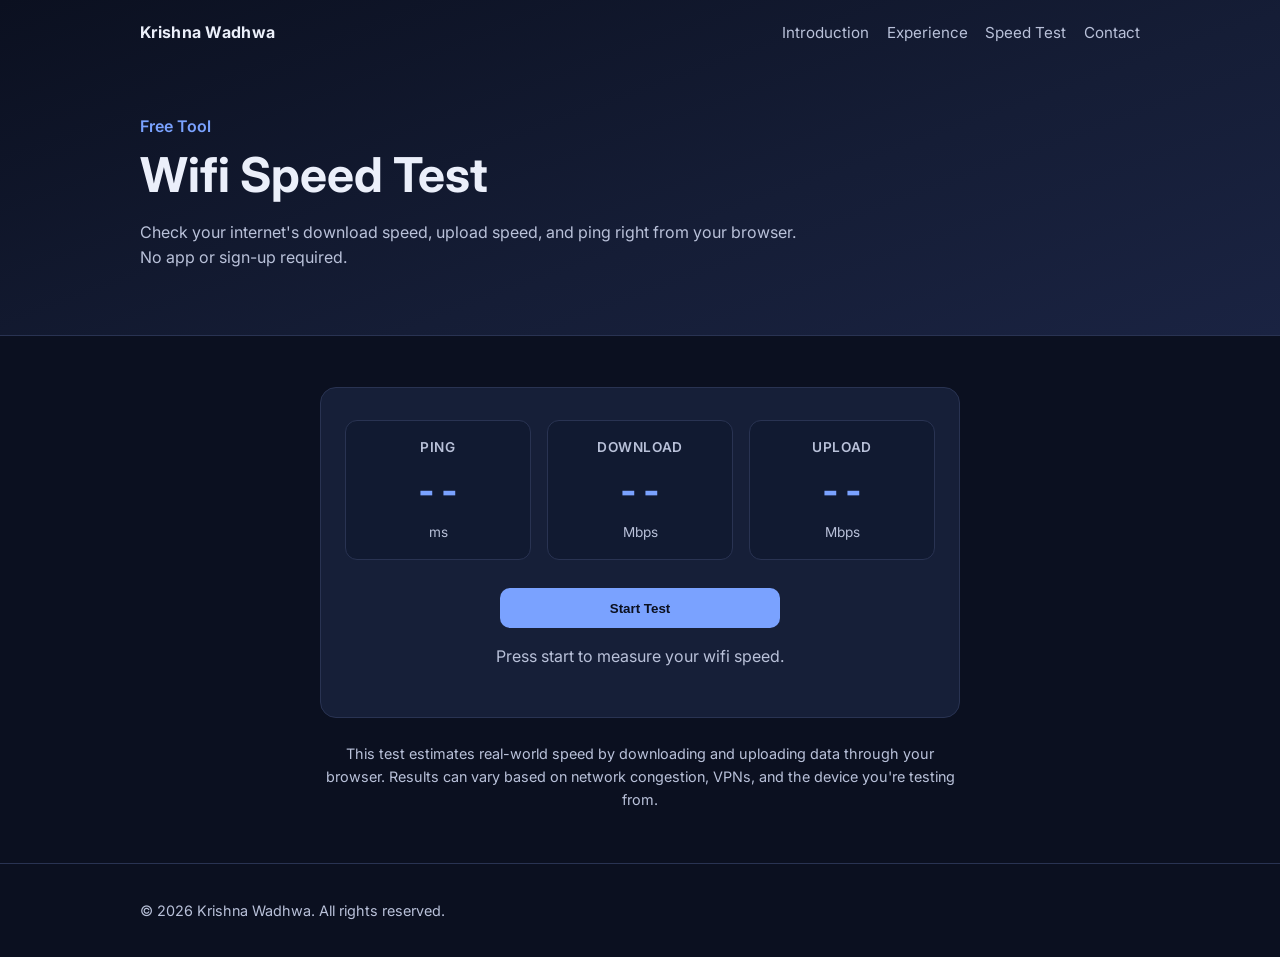
==== speed-test.html @ 8a8784fd "Add wifi download/upload speed check page Adds a standalone speed-test.html page with browser-based " ====
<!doctype html>
<html lang="en">
  <head>
    <meta charset="UTF-8" />
    <meta name="viewport" content="width=device-width, initial-scale=1.0" />
    <title>Wifi Speed Test | Krishna Wadhwa</title>
    <meta
      name="description"
      content="Free browser-based wifi speed test. Check your internet download speed, upload speed, and ping instantly."
    />
    <link rel="preconnect" href="https://fonts.googleapis.com" />
    <link rel="preconnect" href="https://fonts.gstatic.com" crossorigin />
    <link
      href="https://fonts.googleapis.com/css2?family=Inter:wght@400;500;600;700;800&display=swap"
      rel="stylesheet"
    />
    <link rel="stylesheet" href="styles.css" />
    <link rel="stylesheet" href="speed-test.css" />
  </head>
  <body>
    <header class="hero" id="top">
      <nav class="container nav">
        <a class="logo" href="index.html">Krishna Wadhwa</a>
        <div class="nav-links">
          <a href="index.html#about">Introduction</a>
          <a href="index.html#experience">Experience</a>
          <a href="speed-test.html">Speed Test</a>
          <a href="index.html#contact">Contact</a>
        </div>
      </nav>

      <div class="container hero-content">
        <p class="eyebrow">Free Tool</p>
        <h1>Wifi Speed Test</h1>
        <p class="hero-text">
          Check your internet's download speed, upload speed, and ping right
          from your browser. No app or sign-up required.
        </p>
      </div>
    </header>

    <main>
      <section class="section container" id="speed-test">
        <div class="speed-card">
          <div class="speed-metrics">
            <div class="metric">
              <span class="metric-label">Ping</span>
              <span class="metric-value" id="metric-ping">--</span>
              <span class="metric-unit">ms</span>
            </div>
            <div class="metric">
              <span class="metric-label">Download</span>
              <span class="metric-value" id="metric-download">--</span>
              <span class="metric-unit">Mbps</span>
            </div>
            <div class="metric">
              <span class="metric-label">Upload</span>
              <span class="metric-value" id="metric-upload">--</span>
              <span class="metric-unit">Mbps</span>
            </div>
          </div>

          <button class="btn btn-primary speed-start" id="speed-start" type="button">
            Start Test
          </button>

          <p class="speed-status" id="speed-status" aria-live="polite">
            Press start to measure your wifi speed.
          </p>
        </div>

        <p class="speed-note">
          This test estimates real-world speed by downloading and uploading
          data through your browser. Results can vary based on network
          congestion, VPNs, and the device you're testing from.
        </p>
      </section>
    </main>

    <footer class="footer">
      <div class="container">
        <p>&copy; <span id="year"></span> Krishna Wadhwa. All rights reserved.</p>
      </div>
    </footer>

    <script src="speed-test.js"></script>
  </body>
</html>
---- styles.css ----
:root {
  --bg: #0b1020;
  --bg-alt: #131a2e;
  --text: #ebeffa;
  --muted: #b9c1d9;
  --primary: #7aa2ff;
  --primary-strong: #5f8dff;
  --card: #161f38;
  --border: #293352;
  --success: #59d29d;
}

* {
  box-sizing: border-box;
}

html {
  scroll-behavior: smooth;
}

body {
  margin: 0;
  font-family: "Inter", system-ui, -apple-system, Segoe UI, Roboto, sans-serif;
  background: var(--bg);
  color: var(--text);
  line-height: 1.6;
}

a {
  color: var(--primary);
  text-decoration: none;
}

a:hover {
  color: var(--primary-strong);
}

.container {
  width: min(1000px, 92%);
  margin: 0 auto;
}

.hero {
  background: linear-gradient(160deg, #0b1020, #151d36 60%, #1a2342);
  border-bottom: 1px solid var(--border);
}

.nav {
  display: flex;
  align-items: center;
  justify-content: space-between;
  padding: 1.25rem 0;
}

.logo {
  color: var(--text);
  font-weight: 700;
  letter-spacing: 0.3px;
}

.nav-links {
  display: flex;
  gap: 1.1rem;
  flex-wrap: wrap;
}

.nav-links a {
  color: var(--muted);
  font-size: 0.95rem;
}

.hero-content {
  padding: 3rem 0 4rem;
}

.eyebrow {
  margin: 0;
  color: var(--primary);
  font-weight: 600;
}

h1 {
  margin: 0.5rem 0 0;
  font-size: clamp(2rem, 3.8vw, 3rem);
  line-height: 1.18;
}

.hero-text {
  color: var(--muted);
  max-width: 670px;
  margin: 1rem 0 0;
}

.hero-actions {
  display: flex;
  gap: 0.85rem;
  margin-top: 1.6rem;
  flex-wrap: wrap;
}

.btn {
  border-radius: 10px;
  padding: 0.7rem 1rem;
  display: inline-flex;
  align-items: center;
  justify-content: center;
  font-weight: 600;
  border: 1px solid transparent;
  cursor: pointer;
}

.btn-primary {
  background: var(--primary);
  color: #0b1020;
}

.btn-primary:hover {
  background: var(--primary-strong);
  color: #060911;
}

.btn-secondary {
  border-color: var(--border);
  color: var(--text);
  background: transparent;
}

.section {
  padding: 3.2rem 0;
}

.section-alt {
  background: var(--bg-alt);
  border-top: 1px solid var(--border);
  border-bottom: 1px solid var(--border);
}

h2 {
  margin: 0;
  font-size: 1.6rem;
}

.sub-heading {
  margin-top: 2rem;
}

p {
  margin-top: 0.9rem;
}

.quick-facts {
  list-style: none;
  padding: 0;
  margin: 1rem 0 0;
  color: var(--muted);
  display: grid;
  gap: 0.45rem;
}

.card {
  background: var(--card);
  border: 1px solid var(--border);
  border-radius: 14px;
  padding: 1.1rem 1rem;
  margin-top: 1rem;
}

.card-top {
  display: flex;
  justify-content: space-between;
  gap: 0.5rem;
  flex-wrap: wrap;
}

.card h3 {
  margin: 0;
  font-size: 1.05rem;
}

.card span {
  color: var(--muted);
  font-size: 0.9rem;
}

.card ul {
  margin: 0.7rem 0 0;
  padding-left: 1.1rem;
  color: var(--muted);
}

.project-grid {
  display: grid;
  grid-template-columns: repeat(3, minmax(0, 1fr));
  gap: 1rem;
  margin-top: 1rem;
}

.chips {
  margin: 1rem 0 0;
  padding: 0;
  list-style: none;
  display: flex;
  flex-wrap: wrap;
  gap: 0.55rem;
}

.chips li {
  border: 1px solid var(--border);
  background: #111a31;
  border-radius: 999px;
  padding: 0.35rem 0.75rem;
  font-size: 0.9rem;
}

.contact-links {
  display: flex;
  flex-wrap: wrap;
  gap: 1rem;
  margin: 1rem 0 1.2rem;
}

.contact-links a {
  overflow-wrap: anywhere;
}

.contact-form {
  max-width: 650px;
  display: grid;
  gap: 0.6rem;
}

label {
  font-weight: 500;
}

input,
textarea {
  width: 100%;
  border: 1px solid var(--border);
  background: #0f162c;
  color: var(--text);
  border-radius: 10px;
  padding: 0.7rem 0.75rem;
}

input:focus,
textarea:focus {
  outline: 2px solid var(--primary);
  outline-offset: 1px;
}

.form-note {
  margin: 0.25rem 0 0;
  color: var(--success);
  min-height: 1.5rem;
}

.footer {
  border-top: 1px solid var(--border);
  padding: 1.3rem 0;
  color: var(--muted);
  font-size: 0.9rem;
}

.chat-toggle {
  position: fixed;
  right: 1rem;
  bottom: 1rem;
  z-index: 1000;
  border: 0;
  background: var(--primary);
  color: #0b1020;
  font-weight: 700;
  border-radius: 999px;
  padding: 0.72rem 1rem;
  cursor: pointer;
  box-shadow: 0 10px 30px rgba(0, 0, 0, 0.35);
}

.chat-widget {
  position: fixed;
  right: 1rem;
  bottom: 4.3rem;
  z-index: 1001;
  width: min(360px, calc(100vw - 2rem));
  background: #0f162c;
  border: 1px solid var(--border);
  border-radius: 14px;
  display: grid;
  grid-template-rows: auto 1fr auto;
  overflow: hidden;
  box-shadow: 0 20px 45px rgba(0, 0, 0, 0.45);
}

.chat-widget[hidden] {
  display: none !important;
}

.chat-header {
  display: flex;
  align-items: center;
  justify-content: space-between;
  padding: 0.75rem 0.9rem;
  border-bottom: 1px solid var(--border);
}

.chat-header h3 {
  margin: 0;
  font-size: 0.95rem;
}

.chat-header-actions {
  display: flex;
  gap: 0.45rem;
}

.chat-minimize,
.chat-close {
  border: 1px solid var(--border);
  background: transparent;
  color: var(--muted);
  border-radius: 8px;
  cursor: pointer;
  padding: 0.2rem 0.45rem;
}

.chat-widget.collapsed .chat-messages,
.chat-widget.collapsed .chat-input-row {
  display: none;
}

.chat-widget.collapsed {
  grid-template-rows: auto;
}

.chat-messages {
  max-height: 320px;
  overflow-y: auto;
  padding: 0.85rem;
  display: grid;
  gap: 0.55rem;
}

.chat-message {
  font-size: 0.9rem;
  line-height: 1.45;
  max-width: 90%;
  padding: 0.55rem 0.65rem;
  border-radius: 10px;
}

.chat-message.user {
  justify-self: end;
  background: var(--primary);
  color: #081027;
}

.chat-message.bot {
  background: #192544;
  color: var(--text);
}

.chat-input-row {
  border-top: 1px solid var(--border);
  padding: 0.65rem;
  display: grid;
  grid-template-columns: 1fr auto;
  gap: 0.55rem;
}

.chat-input-row input {
  margin: 0;
}

.chat-input-row .btn {
  width: auto;
}

@media (max-width: 860px) {
  .section {
    padding: 2.6rem 0;
  }

  h2 {
    font-size: 1.4rem;
  }

  .card {
    padding: 1rem 0.9rem;
  }

  .card ul {
    padding-left: 1rem;
  }

  .project-grid {
    grid-template-columns: 1fr;
  }
}

@media (max-width: 620px) {
  .container {
    width: min(1000px, 94%);
  }

  .nav {
    flex-direction: column;
    align-items: flex-start;
    gap: 0.75rem;
  }

  .nav-links {
    width: 100%;
    overflow-x: auto;
    flex-wrap: nowrap;
    padding-bottom: 0.25rem;
    scrollbar-width: thin;
  }

  .nav-links a {
    white-space: nowrap;
    background: #111a31;
    border: 1px solid var(--border);
    border-radius: 999px;
    padding: 0.25rem 0.65rem;
    font-size: 0.88rem;
  }

  .hero-content {
    padding: 2rem 0 2.5rem;
  }

  h1 {
    font-size: 1.6rem;
  }

  .hero-text {
    font-size: 0.95rem;
  }

  .hero-actions {
    width: 100%;
  }

  .btn {
    width: 100%;
  }

  .chips li {
    font-size: 0.82rem;
    padding: 0.3rem 0.6rem;
  }

  .contact-links {
    display: grid;
    gap: 0.6rem;
  }

  .chat-widget {
    right: 0.6rem;
    left: 0.6rem;
    bottom: 4rem;
    width: auto;
  }

  .chat-toggle {
    right: 0.6rem;
    bottom: 0.6rem;
  }
}
---- speed-test.css ----
.speed-card {
  background: var(--card);
  border: 1px solid var(--border);
  border-radius: 16px;
  padding: 2rem 1.5rem;
  text-align: center;
  max-width: 640px;
  margin: 0 auto;
}

.speed-metrics {
  display: grid;
  grid-template-columns: repeat(3, minmax(0, 1fr));
  gap: 1rem;
  margin-bottom: 1.75rem;
}

.metric {
  display: flex;
  flex-direction: column;
  align-items: center;
  gap: 0.2rem;
  padding: 1rem 0.5rem;
  background: #111a31;
  border: 1px solid var(--border);
  border-radius: 12px;
}

.metric-label {
  color: var(--muted);
  font-size: 0.85rem;
  font-weight: 600;
  text-transform: uppercase;
  letter-spacing: 0.04em;
}

.metric-value {
  font-size: clamp(1.6rem, 5vw, 2.2rem);
  font-weight: 800;
  color: var(--primary);
  font-variant-numeric: tabular-nums;
}

.metric-value.active {
  color: var(--success);
}

.metric-unit {
  color: var(--muted);
  font-size: 0.85rem;
}

.speed-start {
  width: min(280px, 100%);
}

.speed-start:disabled {
  opacity: 0.6;
  cursor: not-allowed;
}

.speed-status {
  margin-top: 1rem;
  color: var(--muted);
  min-height: 1.4rem;
}

.speed-note {
  max-width: 640px;
  margin: 1.5rem auto 0;
  color: var(--muted);
  font-size: 0.9rem;
  text-align: center;
}

@media (max-width: 620px) {
  .speed-metrics {
    grid-template-columns: 1fr;
  }
}
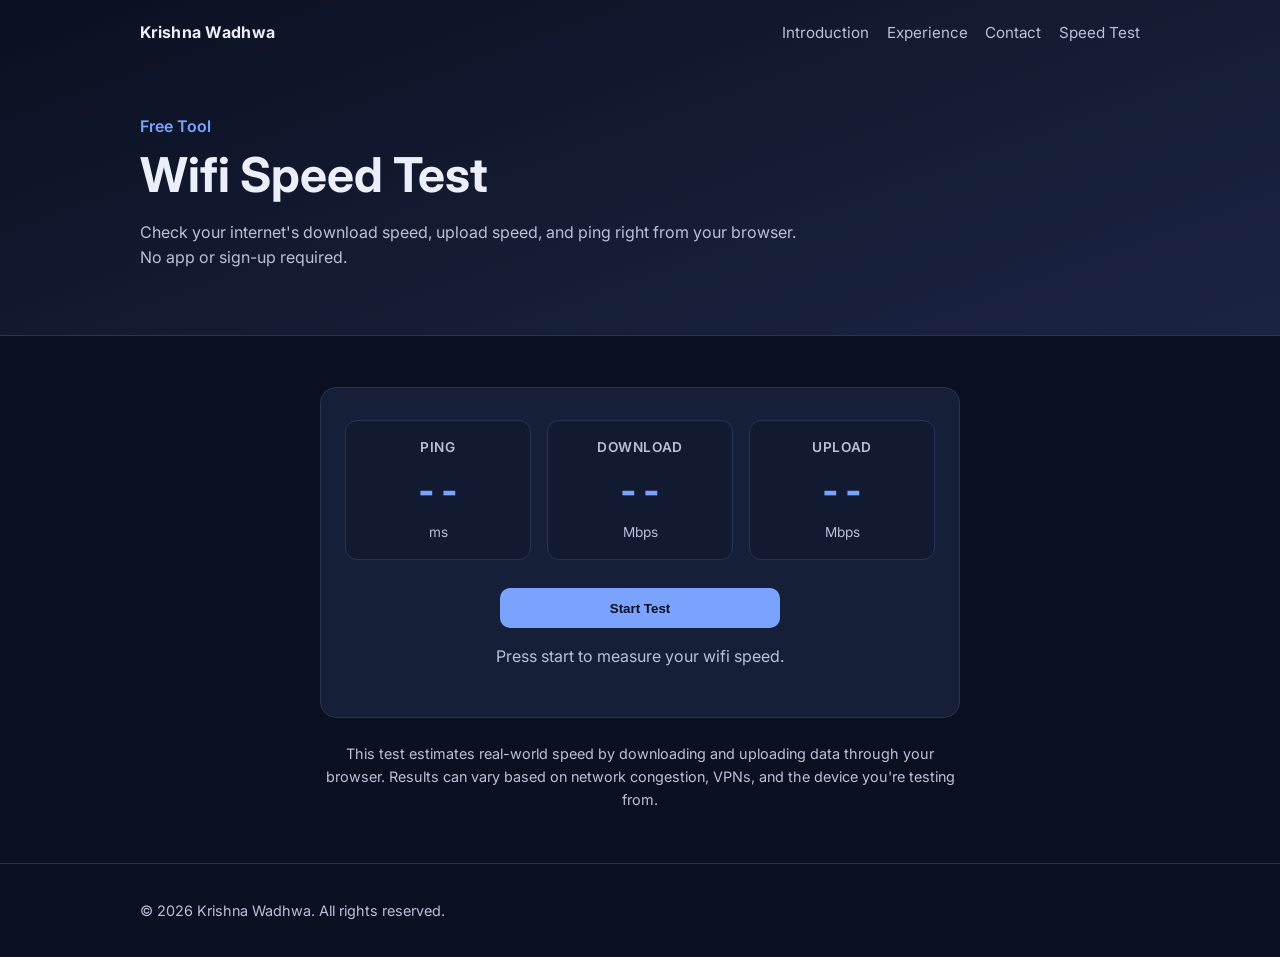
==== commit 50722d09: "Reorder nav and make years of experience dynamic Moves Speed Test after Contact in both pages' nav b" ====
--- a/speed-test.html
+++ b/speed-test.html
@@ -24,8 +24,8 @@
         <div class="nav-links">
           <a href="index.html#about">Introduction</a>
           <a href="index.html#experience">Experience</a>
+          <a href="index.html#contact">Contact</a>
           <a href="speed-test.html">Speed Test</a>
-          <a href="index.html#contact">Contact</a>
         </div>
       </nav>
 
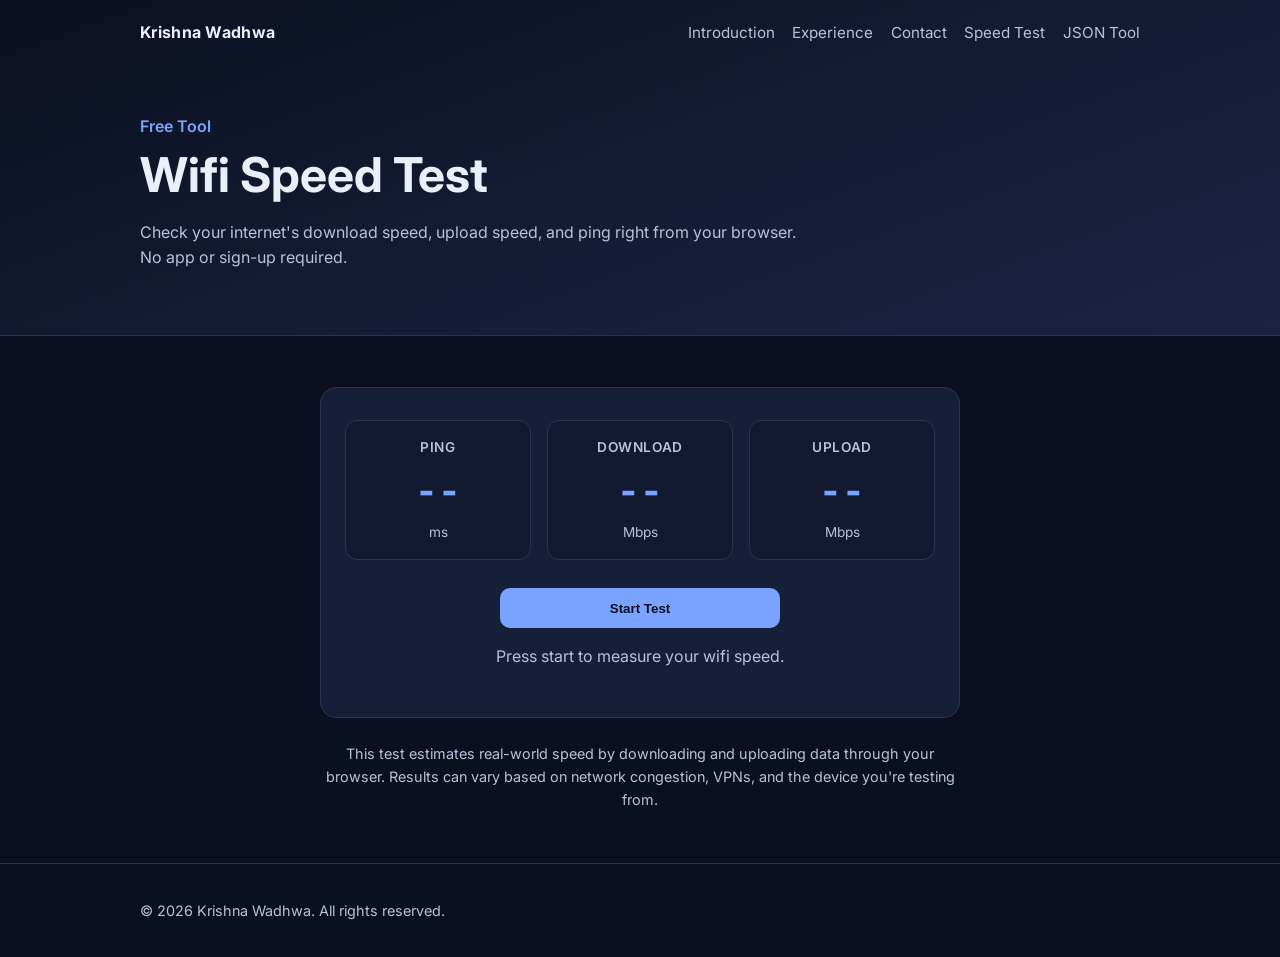
==== commit 84f082fa: "Add JSON parser and formatter tool page Adds json-tool.html with client-side JSON validate/format/mi" ====
--- a/speed-test.html
+++ b/speed-test.html
@@ -26,6 +26,7 @@
           <a href="index.html#experience">Experience</a>
           <a href="index.html#contact">Contact</a>
           <a href="speed-test.html">Speed Test</a>
+          <a href="json-tool.html">JSON Tool</a>
         </div>
       </nav>
 
